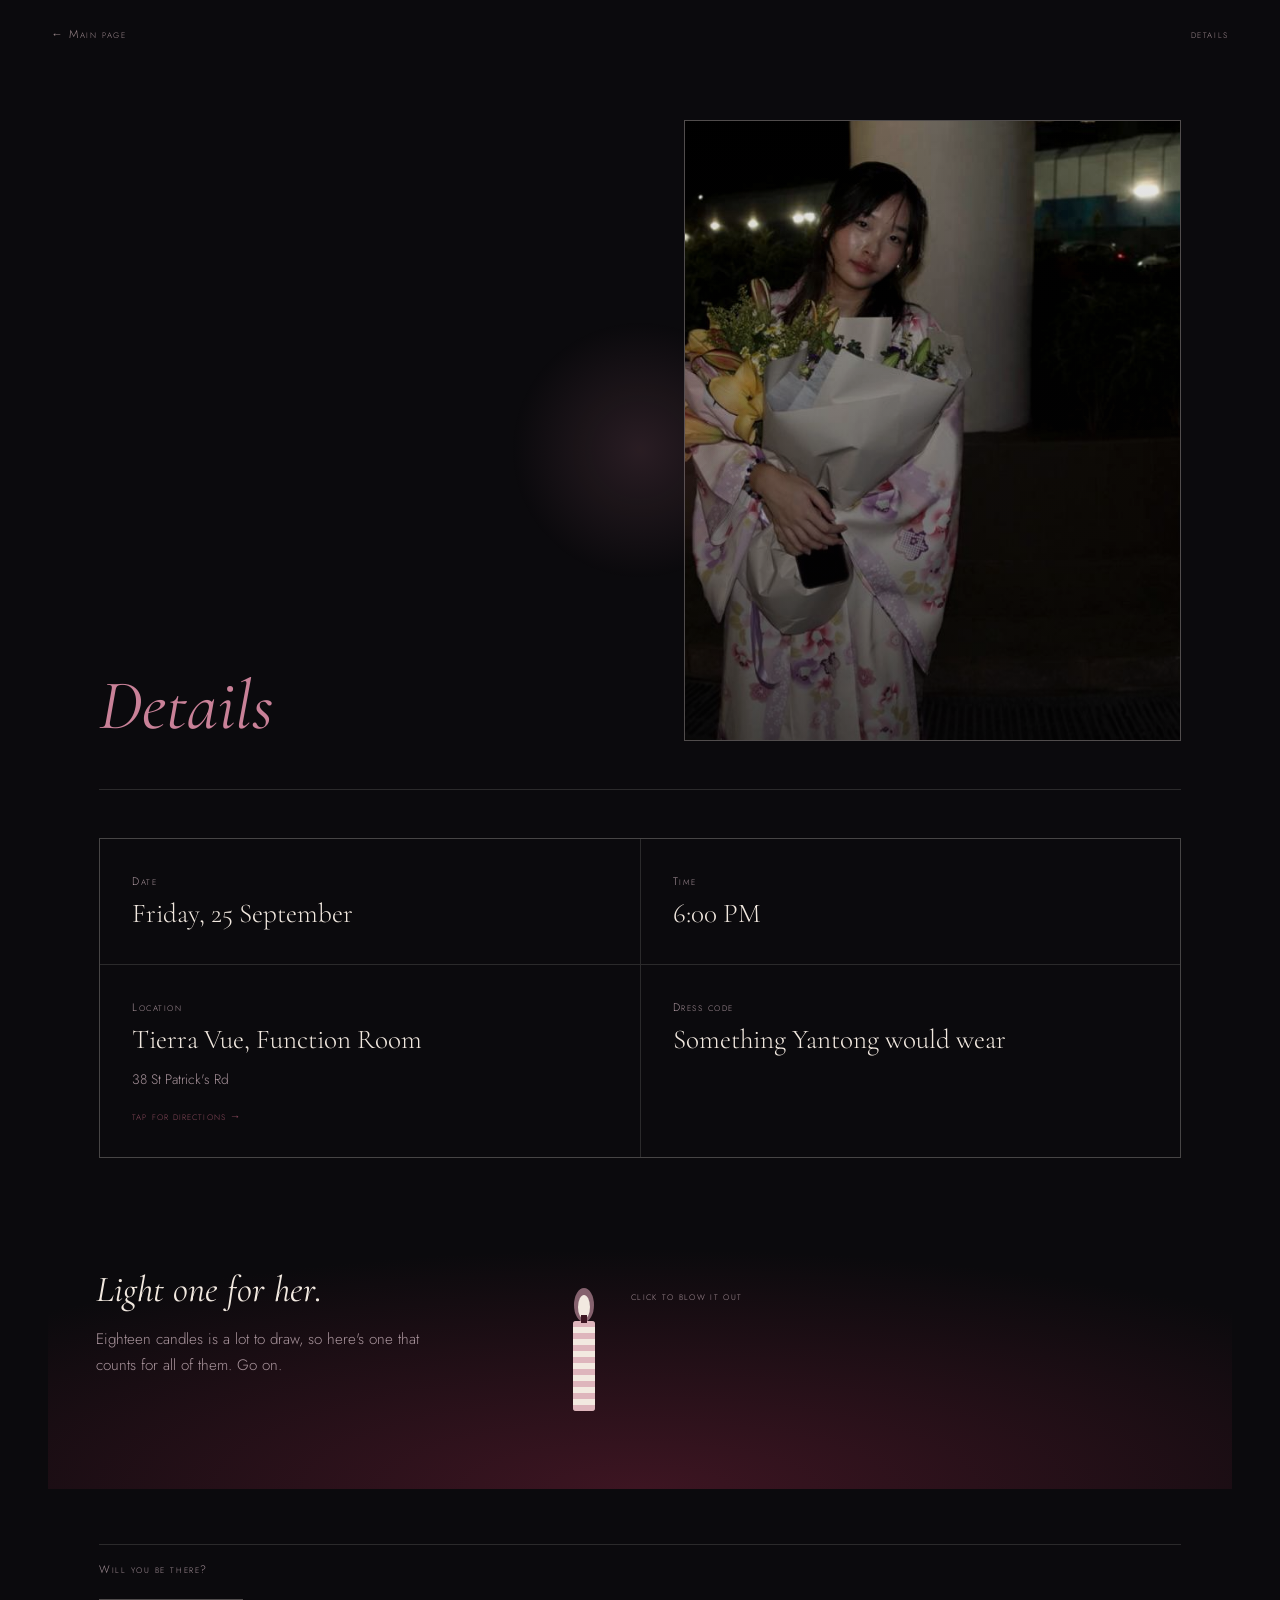
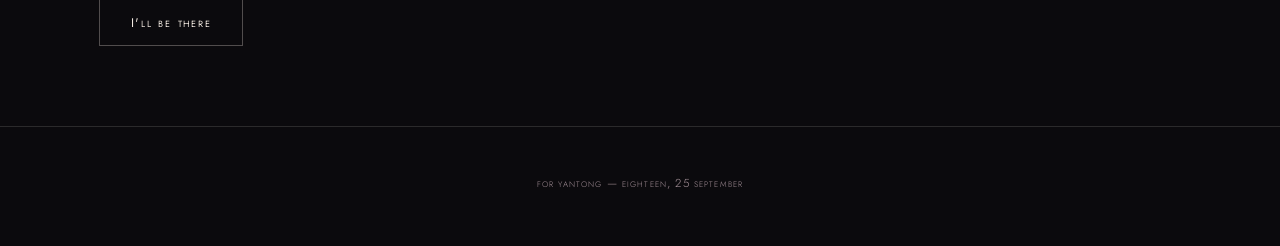
==== party.html @ ed6fa754 "Add files via upload" ====
<!DOCTYPE html>
<html lang="en">
<head>
<meta charset="UTF-8">
<meta name="viewport" content="width=device-width, initial-scale=1.0">
<title>The Dossier — Yantong's 18th</title>
<meta name="description" content="Everything you need for Yantong's 18th birthday — date, time, location and dress code.">
<link rel="preconnect" href="https://fonts.googleapis.com">
<link rel="preconnect" href="https://fonts.gstatic.com" crossorigin>
<link href="https://fonts.googleapis.com/css2?family=Cormorant+Garamond:ital,wght@0,400;0,500;1,400;1,500&family=Jost:wght@300;400;500&display=swap" rel="stylesheet">
<link rel="stylesheet" href="style.css">
</head>
<body>

<div id="petal-field" aria-hidden="true"></div>
<div id="burst-field" aria-hidden="true"></div>
<div id="cursor-glow" aria-hidden="true"></div>

<header class="chrome">
  <a href="index.html">← Main page</a>
  <span>details</span>
</header>

<main class="party">

  <div class="party-head">
    <div>
      <h1 class="party-title">Details</h1>
    </div>
    <div class="portrait-frame">
      <img src="assets/portrait.png" alt="Yantong holding a bouquet of lilies, dressed in a floral kimono at night" loading="lazy">
    </div>
  </div>

  <div class="dossier">
    <div class="file">
      <span class="file-label">Date</span>
      <span class="file-value">Friday, 25 September</span>
    </div>

    <div class="file">
      <span class="file-label">Time</span>
      <span class="file-value">6:00 PM</span>
    </div>

    <div class="file location" id="locationCard" role="button" tabindex="0" aria-pressed="false" aria-label="Flip for directions">
      <div class="flip-inner">
        <div class="flip-face front">
          <span class="file-label">Location</span>
          <span class="file-value">Tierra Vue, Function Room</span>
          <span class="file-note">38 St Patrick's Rd</span>
          <span class="flip-hint">tap for directions →</span>
        </div>
        <div class="flip-face back">
          <span class="file-label">Get there</span>
          <a class="map-link" id="mapLink" href="https://www.google.com/maps/search/?api=1&query=38+St+Patrick%27s+Rd+Tierra+Vue" target="_blank" rel="noopener">Open in Google Maps ↗</a>
          <span class="flip-hint">tap to flip back</span>
        </div>
      </div>
    </div>

    <div class="file">
      <span class="file-label">Dress code</span>
      <span class="file-value">Something Yantong would wear</span>
    </div>
  </div>

  <section class="wish">
    <div class="wish-text">
      <h2>Light one for her.</h2>
      <p>Eighteen candles is a lot to draw, so here's one that counts for all of them. Go on.</p>
      <p class="wish-note" id="wishNote">made a wish. she doesn't know it yet.</p>
    </div>

    <div class="candle-wrap">
      <button class="candle-btn" id="candleBtn" aria-label="Blow out the candle to make a wish">
        <svg viewBox="0 0 74 132" xmlns="http://www.w3.org/2000/svg">
          <g class="flame">
            <ellipse cx="37" cy="20" rx="10" ry="17" fill="#e2a9bb" opacity="0.55"/>
            <ellipse cx="37" cy="22" rx="6" ry="12" fill="#f2e9e0"/>
          </g>
          <g class="smoke">
            <path d="M37 18 C 30 6, 44 -4, 37 -14" stroke="#a9949c" stroke-width="2.5" fill="none" stroke-linecap="round"/>
          </g>
          <rect x="26" y="36" width="22" height="90" rx="3" fill="#f2e9e0"/>
          <rect x="26" y="36" width="22" height="90" rx="3" fill="url(#candleStripes)" opacity="0.5"/>
          <defs>
            <pattern id="candleStripes" width="22" height="12" patternUnits="userSpaceOnUse">
              <rect width="22" height="6" fill="#c98198"/>
            </pattern>
          </defs>
          <rect x="34" y="30" width="6" height="8" fill="#3d1522"/>
        </svg>
      </button>
      <p class="candle-caption" id="candleCaption">click to blow it out</p>
    </div>
  </section>

  <div class="rsvp">
    <span class="file-label">Will you be there?</span>
    <div class="rsvp-row">
      <button class="btn" id="rsvpYes">I'll be there</button>
      <span class="rsvp-status" id="rsvpStatus">seen — can't wait to see you there.</span>
    </div>
  </div>

</main>

<footer class="foot">for yantong — eighteen, 25 september</footer>

<script src="script.js"></script>
</body>
</html>
---- style.css ----
/* ==========================================================================
   Yantong — Eighteen
   Design tokens
   ========================================================================== */

:root {
  --ink: #0b0a0d;
  --ink-deep: #050405;
  --wine: #2a0f18;
  --wine-soft: #3d1522;
  --rose: #c98198;
  --rose-bright: #e2a9bb;
  --rose-dim: #8a4a5c;
  --cream: #f2e9e0;
  --fog: #a9949c;
  --line: rgba(242, 233, 224, 0.14);
  --line-bright: rgba(242, 233, 224, 0.3);

  --display: "Cormorant Garamond", "Times New Roman", serif;
  --body: "Jost", "Helvetica Neue", Arial, sans-serif;

  --edge: 1.5rem;
}

@media (min-width: 720px) {
  :root { --edge: 4vw; }
}

* { box-sizing: border-box; }
html { scroll-behavior: smooth; }

body {
  margin: 0;
  background: var(--ink);
  color: var(--cream);
  font-family: var(--body);
  font-weight: 300;
  -webkit-font-smoothing: antialiased;
  overflow-x: hidden;
}

a { color: inherit; text-decoration: none; }
img { display: block; max-width: 100%; }

::selection { background: var(--rose-dim); color: var(--cream); }

/* focus visibility */
a:focus-visible,
button:focus-visible {
  outline: 1px solid var(--rose-bright);
  outline-offset: 4px;
}

@media (prefers-reduced-motion: reduce) {
  *, *::before, *::after {
    animation-duration: 0.001ms !important;
    animation-iteration-count: 1 !important;
    transition-duration: 0.001ms !important;
    scroll-behavior: auto !important;
  }
}

/* ==========================================================================
   Ambient layers — petals + cursor glow (shared)
   ========================================================================== */

#petal-field {
  position: fixed;
  inset: 0;
  pointer-events: none;
  z-index: 40;
  overflow: hidden;
}

.petal {
  position: absolute;
  top: -5%;
  width: 10px;
  height: 14px;
  background: linear-gradient(160deg, var(--rose-bright), var(--rose-dim));
  border-radius: 100% 0 100% 0;
  opacity: 0;
  filter: drop-shadow(0 0 6px rgba(201, 129, 152, 0.35));
  animation: fall linear forwards;
}

@keyframes fall {
  0%   { opacity: 0; transform: translate3d(0, 0, 0) rotate(0deg); }
  6%   { opacity: 0.85; }
  92%  { opacity: 0.6; }
  100% { opacity: 0; transform: translate3d(var(--drift, 40px), 108vh, 0) rotate(320deg); }
}

#cursor-glow {
  position: fixed;
  width: 260px;
  height: 260px;
  border-radius: 50%;
  pointer-events: none;
  z-index: 5;
  background: radial-gradient(circle, rgba(201, 129, 152, 0.16) 0%, rgba(201, 129, 152, 0) 70%);
  transform: translate(-50%, -50%);
  transition: opacity 0.4s ease;
  opacity: 0;
  will-change: left, top;
}

@media (hover: hover) and (pointer: fine) {
  #cursor-glow { opacity: 1; }
}

/* ==========================================================================
   Site chrome — top nav
   ========================================================================== */

.chrome {
  position: fixed;
  top: 0;
  left: 0;
  right: 0;
  z-index: 30;
  display: flex;
  justify-content: space-between;
  align-items: center;
  padding: 1.6rem var(--edge);
  font-family: var(--body);
  font-size: 0.72rem;
  letter-spacing: 0.14em;
  font-variant: small-caps;
  color: var(--fog);
  mix-blend-mode: difference;
}

.chrome a { transition: color 0.3s ease; }
.chrome a:hover { color: var(--rose-bright); }

/* ==========================================================================
   HERO — index.html
   ========================================================================== */

.hero {
  position: relative;
  min-height: 100vh;
  min-height: 100svh;
  display: grid;
  grid-template-columns: 1fr;
  grid-template-rows: auto;
}

.hero-image {
  position: relative;
  min-height: 46vh;
  background-image:
    linear-gradient(180deg, rgba(5,4,5,0.15) 0%, rgba(5,4,5,0.55) 62%, var(--ink) 100%),
    url("assets/lily.png");
  background-size: cover;
  background-position: center 30%;
}

.hero-content {
  position: relative;
  padding: 3.5rem var(--edge) 4rem;
  display: flex;
  flex-direction: column;
  gap: 1.6rem;
}

.hero-content::before {
  content: "";
  position: absolute;
  top: 0; left: var(--edge); right: var(--edge);
  height: 1px;
  background: var(--line);
}

.eyebrow {
  font-family: var(--body);
  font-size: 0.78rem;
  letter-spacing: 0.18em;
  font-variant: small-caps;
  color: var(--rose);
  margin: 0;
  opacity: 0;
  animation: rise 0.9s 0.15s cubic-bezier(.16,.84,.44,1) forwards;
}

.hero-name {
  font-family: var(--display);
  font-weight: 400;
  font-style: italic;
  font-size: clamp(3.6rem, 15vw, 8.5rem);
  line-height: 0.92;
  margin: 0;
  color: var(--cream);
  opacity: 0;
  animation: rise 1s 0.3s cubic-bezier(.16,.84,.44,1) forwards;
}

.hero-name .num {
  display: block;
  font-style: normal;
  font-size: 0.32em;
  letter-spacing: 0.3em;
  font-variant: small-caps;
  color: var(--rose);
  margin-top: 0.6rem;
}

.hero-line {
  max-width: 34ch;
  font-family: var(--display);
  font-style: italic;
  font-size: clamp(1.05rem, 2.4vw, 1.35rem);
  line-height: 1.55;
  color: var(--fog);
  margin: 0;
  opacity: 0;
  animation: rise 1s 0.5s cubic-bezier(.16,.84,.44,1) forwards;
}

@keyframes rise {
  from { opacity: 0; transform: translateY(18px); }
  to   { opacity: 1; transform: translateY(0); }
}

.hero-meta {
  display: flex;
  flex-wrap: wrap;
  gap: 2.4rem;
  margin-top: 0.6rem;
  opacity: 0;
  animation: rise 1s 0.7s cubic-bezier(.16,.84,.44,1) forwards;
}

.hero-meta div { display: flex; flex-direction: column; gap: 0.3rem; }

.hero-meta .label {
  font-size: 0.68rem;
  letter-spacing: 0.14em;
  font-variant: small-caps;
  color: var(--fog);
}

.hero-meta .value {
  font-family: var(--display);
  font-size: 1.2rem;
  color: var(--cream);
}

.hero-actions {
  display: flex;
  flex-wrap: wrap;
  align-items: center;
  gap: 1.4rem;
  margin-top: 1rem;
  opacity: 0;
  animation: rise 1s 0.9s cubic-bezier(.16,.84,.44,1) forwards;
}

.btn {
  position: relative;
  display: inline-flex;
  align-items: center;
  gap: 0.6rem;
  padding: 0.85rem 1.9rem;
  border: 1px solid var(--line-bright);
  color: var(--cream);
  font-family: var(--body);
  font-size: 0.78rem;
  letter-spacing: 0.14em;
  font-variant: small-caps;
  background: transparent;
  cursor: pointer;
  overflow: hidden;
  transition: color 0.4s ease, border-color 0.4s ease;
  touch-action: manipulation;
}

.btn::before {
  content: "";
  position: absolute;
  inset: 0;
  background: var(--rose-dim);
  transform: translateX(-101%);
  transition: transform 0.45s cubic-bezier(.65,0,.35,1);
  z-index: -1;
}

.btn:hover, .btn:focus-visible {
  border-color: var(--rose-bright);
}
.btn:hover::before, .btn:focus-visible::before { transform: translateX(0); }

.countdown-strip {
  display: flex;
  gap: 1.8rem;
}

.countdown-strip .unit { text-align: left; }

.countdown-strip .num {
  font-family: var(--display);
  font-size: clamp(1.6rem, 4vw, 2.2rem);
  color: var(--rose-bright);
  line-height: 1;
  font-variant-numeric: tabular-nums;
}

.countdown-strip .unit-label {
  display: block;
  margin-top: 0.35rem;
  font-size: 0.62rem;
  letter-spacing: 0.14em;
  font-variant: small-caps;
  color: var(--fog);
}

.hero-quote {
  padding: 3.4rem var(--edge) 3rem;
  display: flex;
  flex-direction: column;
  align-items: center;
  gap: 1rem;
  text-align: center;
}

.hero-quote p {
  max-width: 30ch;
  font-family: var(--display);
  font-style: italic;
  font-size: clamp(1rem, 2.2vw, 1.15rem);
  line-height: 1.7;
  color: var(--fog);
}

.mark {
  color: var(--rose-dim);
  font-size: 1.4rem;
}

/* ==========================================================================
   PARTY / DOSSIER — party.html
   ========================================================================== */

.party {
  padding: 7.5rem var(--edge) 5rem;
  max-width: 74rem;
  margin: 0 auto;
}

.party-head {
  display: grid;
  grid-template-columns: 1fr;
  gap: 2.4rem;
  padding-bottom: 3rem;
  border-bottom: 1px solid var(--line);
  margin-bottom: 3rem;
}

@media (min-width: 860px) {
  .party-head { grid-template-columns: 1.1fr 1fr; align-items: end; }
}

.party-eyebrow {
  font-size: 0.78rem;
  letter-spacing: 0.18em;
  font-variant: small-caps;
  color: var(--rose);
  margin: 0 0 0.9rem;
}

.party-title {
  font-family: var(--display);
  color:  var(--rose);
  font-style: italic;
  font-weight: 400;
  font-size: clamp(2.6rem, 7vw, 4.4rem);
  line-height: 1;
  margin: 0;
}

.party-sub {
  margin-top: 1.1rem;
  max-width: 42ch;
  color: var(--fog);
  font-size: 0.98rem;
  line-height: 1.75;
}

.portrait-frame {
  position: relative;
  aspect-ratio: 4 / 5;
  overflow: hidden;
  border: 1px solid var(--line-bright);
}

.portrait-frame img {
  width: 100%;
  height: 100%;
  object-fit: cover;
  object-position: 50% 20%;
  filter: grayscale(0.15) contrast(1.05);
  transition: transform 1.4s cubic-bezier(.16,.84,.44,1), filter 1.4s ease;
}

.portrait-frame:hover img {
  transform: scale(1.04);
  filter: grayscale(0) contrast(1.05);
}

.portrait-frame::after {
  content: "";
  position: absolute;
  inset: 0;
  background: linear-gradient(180deg, rgba(5,4,5,0.05), rgba(5,4,5,0.55));
  pointer-events: none;
}

.portrait-tag {
  position: absolute;
  left: 1rem;
  bottom: 1rem;
  z-index: 2;
  font-size: 0.68rem;
  letter-spacing: 0.12em;
  font-variant: small-caps;
  color: var(--cream);
}

/* dossier grid */

.dossier {
  display: grid;
  grid-template-columns: 1fr;
  gap: 1px;
  background: var(--line);
  border: 1px solid var(--line);
  margin-bottom: 3.4rem;
}

@media (min-width: 720px) {
  .dossier { grid-template-columns: repeat(2, 1fr); }
}

.file {
  background: var(--ink);
  padding: 2.1rem 2rem;
  display: flex;
  flex-direction: column;
  gap: 0.5rem;
  transition: background 0.4s ease;
}

.file:hover { background: #100d10; }

.file-label {
  font-size: 0.68rem;
  letter-spacing: 0.14em;
  font-variant: small-caps;
  color: var(--fog);
}

.file-value {
  font-family: var(--display);
  font-size: 1.7rem;
  line-height: 1.25;
}

.file-note {
  font-size: 0.86rem;
  color: var(--fog);
  line-height: 1.6;
  margin-top: 0.2rem;
}

/* location card — flip */

.file.location { cursor: pointer; perspective: 1400px; touch-action: manipulation; }
.flip-inner {
  position: relative;
  min-height: 6.4rem;
  transform-style: preserve-3d;
  transition: transform 0.7s cubic-bezier(.65,0,.35,1);
  width: 100%;
}
.file.is-flipped .flip-inner { transform: rotateY(180deg); }

.flip-face {
  backface-visibility: hidden;
  display: flex;
  flex-direction: column;
  gap: 0.5rem;
}
.flip-face.back {
  position: absolute;
  inset: 0;
  transform: rotateY(180deg);
  justify-content: center;
}

.flip-hint {
  margin-top: 0.6rem;
  font-size: 0.68rem;
  letter-spacing: 0.1em;
  font-variant: small-caps;
  color: var(--rose-dim);
}

.map-link {
  display: inline-flex;
  align-items: center;
  gap: 0.5rem;
  color: var(--rose-bright);
  font-size: 0.85rem;
  border-bottom: 1px solid var(--rose-dim);
  width: fit-content;
  padding-bottom: 2px;
}

/* candle / wish moment */

.wish {
  display: grid;
  grid-template-columns: 1fr;
  gap: 2.4rem;
  align-items: center;
  padding: 3rem var(--edge);
  margin: 0 calc(var(--edge) * -1) 3.4rem;
  background: radial-gradient(120% 140% at 50% 100%, var(--wine-soft) 0%, var(--ink) 62%);
  text-align: center;
}

@media (min-width: 720px) {
  .wish { grid-template-columns: 1fr auto 1fr; text-align: left; padding: 3.4rem 3rem; }
}

.wish-text h2 {
  font-family: var(--display);
  font-style: italic;
  font-weight: 400;
  font-size: clamp(1.7rem, 3.6vw, 2.3rem);
  margin: 0 0 0.7rem;
}

.wish-text p {
  color: var(--fog);
  max-width: 36ch;
  line-height: 1.7;
  font-size: 0.95rem;
}

.wish-note {
  min-height: 1.4rem;
  margin-top: 0.9rem;
  font-family: var(--display);
  font-style: italic;
  color: var(--rose-bright);
  opacity: 0;
  transform: translateY(6px);
  transition: opacity 0.7s ease, transform 0.7s ease;
}
.wish-note.show { opacity: 1; transform: translateY(0); }

.candle-wrap {
  display: flex;
  justify-content: center;
}

.candle-btn {
  background: none;
  border: none;
  cursor: pointer;
  padding: 0.6rem;
  touch-action: manipulation;
}

.candle-btn svg { display: block; width: 74px; height: 132px; }

.flame {
  transform-origin: 50% 100%;
  animation: flicker 2.4s ease-in-out infinite;
}

@keyframes flicker {
  0%, 100% { transform: scaleY(1) scaleX(1) rotate(0deg); }
  25%      { transform: scaleY(1.06) scaleX(0.94) rotate(-2deg); }
  50%      { transform: scaleY(0.96) scaleX(1.04) rotate(1deg); }
  75%      { transform: scaleY(1.03) scaleX(0.97) rotate(2deg); }
}

.candle-btn.blown .flame { opacity: 0; }
.candle-btn.blown .smoke { opacity: 1; }

.smoke {
  opacity: 0;
  transition: opacity 0.3s ease;
  animation: smoke-rise 2.4s ease-out infinite;
}

@keyframes smoke-rise {
  0%   { transform: translateY(0) scale(1); opacity: 0.5; }
  100% { transform: translateY(-26px) scale(1.6); opacity: 0; }
}

.candle-caption {
  margin-top: 0.8rem;
  font-size: 0.68rem;
  letter-spacing: 0.12em;
  font-variant: small-caps;
  color: var(--fog);
  text-align: center;
}

/* RSVP */

.rsvp {
  display: flex;
  flex-direction: column;
  gap: 1.4rem;
  align-items: flex-start;
  padding-top: 1rem;
  border-top: 1px solid var(--line);
}

.rsvp-row {
  display: flex;
  flex-wrap: wrap;
  gap: 1rem;
  align-items: center;
}

.rsvp-status {
  font-size: 0.85rem;
  color: var(--rose-bright);
  font-family: var(--display);
  font-style: italic;
  font-size: 1.1rem;
  opacity: 0;
  transform: translateY(4px);
  transition: opacity 0.5s ease, transform 0.5s ease;
}
.rsvp-status.show { opacity: 1; transform: translateY(0); }

/* footer */

.foot {
  padding: 3rem var(--edge) 3.4rem;
  text-align: center;
  font-size: 0.72rem;
  letter-spacing: 0.1em;
  font-variant: small-caps;
  color: var(--fog);
  border-top: 1px solid var(--line);
}

/* confetti petals burst */
#burst-field {
  position: fixed;
  inset: 0;
  pointer-events: none;
  z-index: 60;
}

/* ==========================================================================
   MOBILE — phones (<=640px)
   Most guests open this on a phone, so this is the primary experience,
   not an afterthought. Hero becomes a single full-screen frame with the
   name anchored to the bottom of the photo; everything below gets tighter
   spacing and full-width tap targets.
   ========================================================================== */

@media (max-width: 640px) {

  .chrome {
    padding: 1.1rem 1.25rem;
    padding-top: max(1.1rem, env(safe-area-inset-top));
    font-size: 0.66rem;
  }

  /* ---- hero: full-bleed photo, text pinned to the bottom ---- */
  .hero {
    display: block;
    position: relative;
    min-height: 100svh;
  }

  .hero-image {
    position: absolute;
    inset: 0;
    min-height: 100svh;
    background-position: center 32%;
    background-image:
      linear-gradient(180deg, rgba(5,4,5,0.25) 0%, rgba(5,4,5,0.35) 40%, var(--ink) 92%),
      url("assets/lily.png");
  }

  .hero-content {
    position: relative;
    z-index: 2;
    min-height: 100svh;
    display: flex;
    flex-direction: column;
    justify-content: flex-end;
    gap: 1.1rem;
    padding: 1.75rem 1.25rem 2.25rem;
    padding-bottom: max(2.25rem, calc(env(safe-area-inset-bottom) + 1.5rem));
  }

  .hero-content::before { display: none; }

  .hero-name { font-size: 16vw; }
  .hero-name .num { font-size: 0.3em; letter-spacing: 0.22em; }

  .hero-line { max-width: 30ch; font-size: 1rem; }

  .hero-meta {
    display: grid;
    grid-template-columns: repeat(3, 1fr);
    gap: 1rem;
    margin-top: 0.2rem;
  }
  .hero-meta .value { font-size: 1.05rem; }

  .hero-actions {
    flex-direction: column;
    align-items: stretch;
    gap: 1.1rem;
    margin-top: 0.4rem;
  }
  .hero-actions .btn {
    justify-content: center;
    width: 100%;
    padding: 1rem 1.4rem;
  }

  .countdown-strip { justify-content: space-between; }
  .countdown-strip .unit { text-align: center; }
  
  /* ---- dossier page ---- */
  .party { padding: 5.5rem 1.25rem 3.5rem; }

  .party-head { gap: 1.6rem; padding-bottom: 2rem; margin-bottom: 2rem; }
  .party-title { font-size: 12vw; }
  .party-sub { font-size: 0.92rem; }

  .portrait-frame { order: -1; aspect-ratio: 16 / 11; }

  .dossier { margin-bottom: 2.4rem; }
  .file { padding: 1.5rem 1.25rem; }
  .file-value { font-size: 1.35rem; }

  .wish {
    grid-template-columns: 1fr;
    margin: 0 -1.25rem 2.4rem;
    padding: 2.4rem 1.5rem;
    text-align: center;
  }
  .wish-text p { max-width: none; margin-left: auto; margin-right: auto; }
  .candle-wrap { order: -1; }
  .candle-btn { padding: 1rem; }

  .rsvp-row { flex-direction: column; align-items: stretch; gap: 0.9rem; }
  .rsvp-row .btn { width: 100%; justify-content: center; padding: 1rem 1.4rem; }
  .rsvp-status { text-align: center; }

  .foot { padding: 2.2rem 1.25rem calc(2.2rem + env(safe-area-inset-bottom)); }
}

/* Slightly larger phones / small tablets in between */
@media (min-width: 641px) and (max-width: 860px) {
  .hero-meta { gap: 1.8rem; }
  .dossier { grid-template-columns: 1fr; }
}
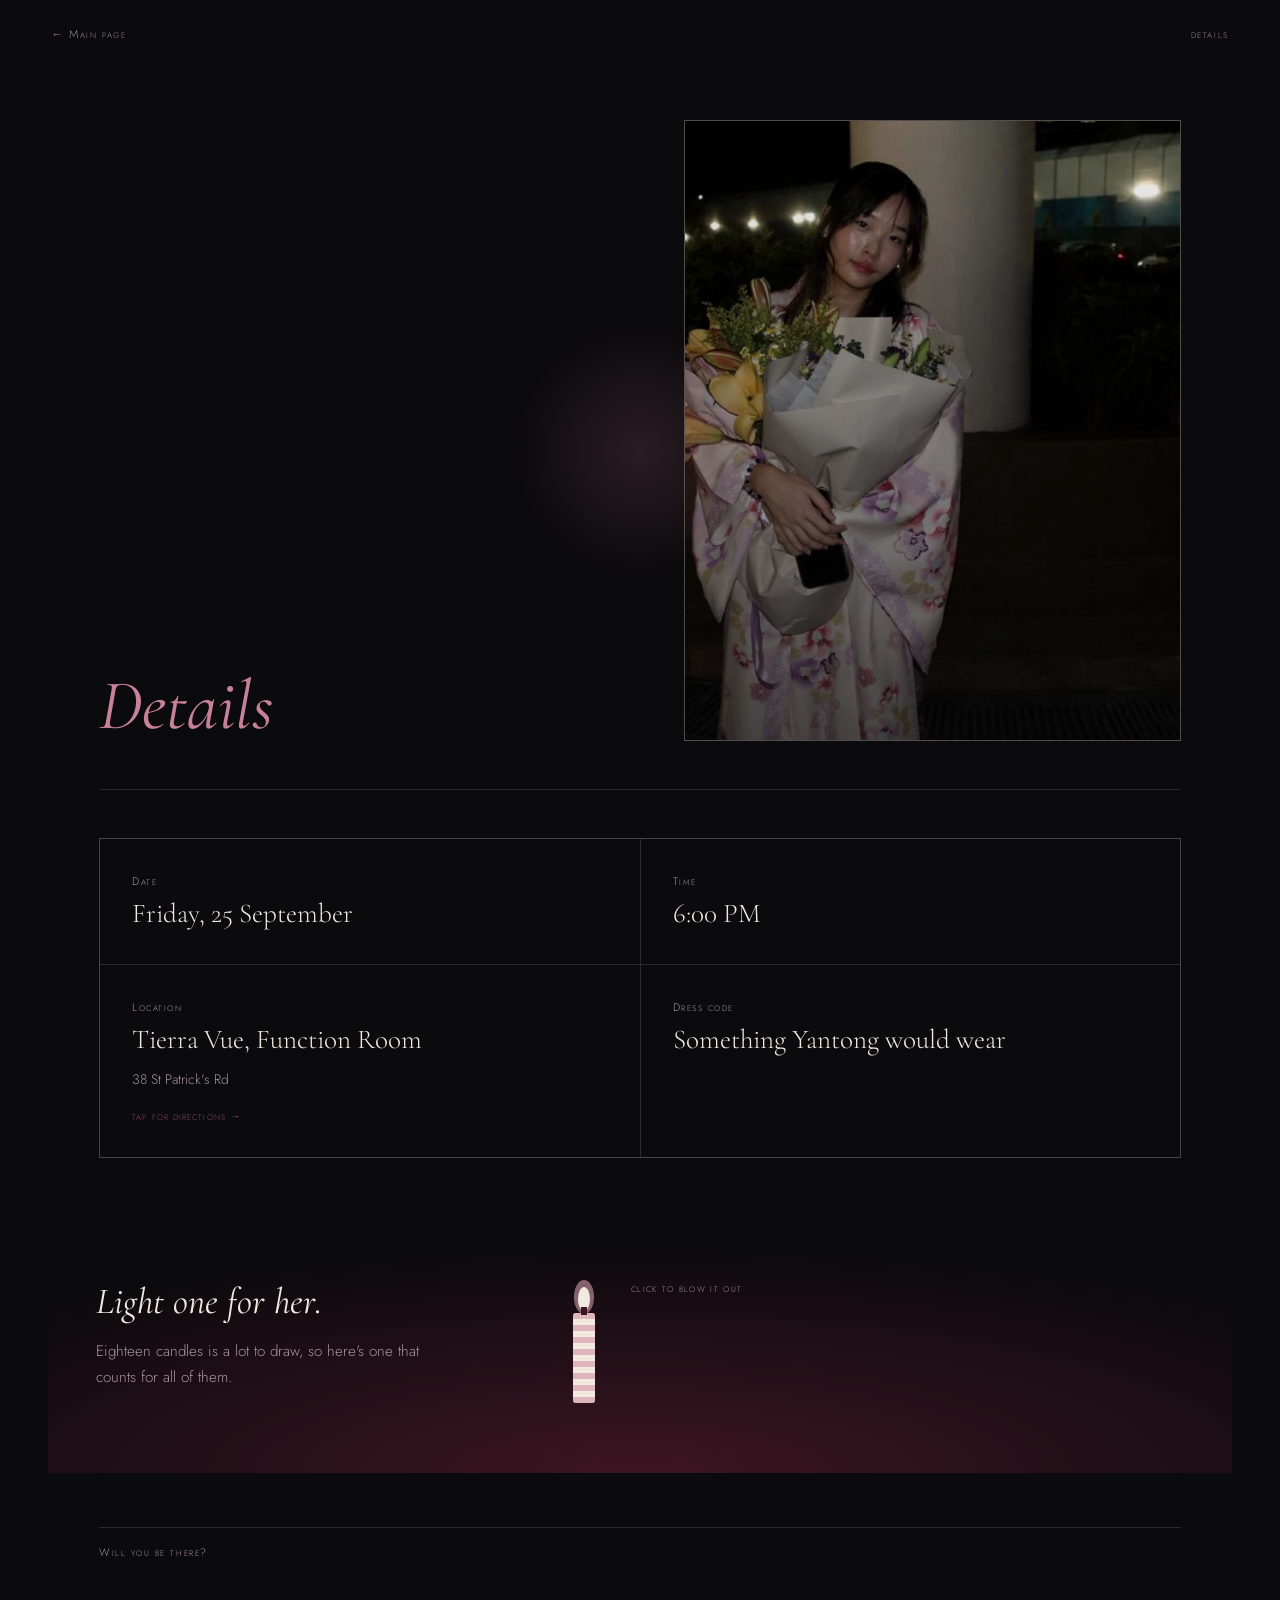
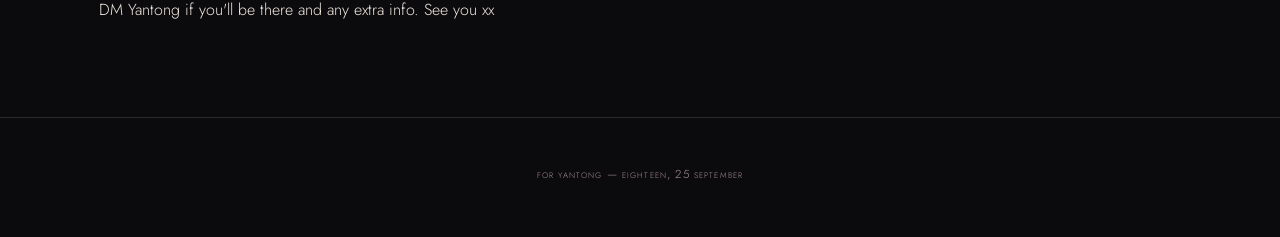
==== commit ad8d6aa0: "Update party.html" ====
--- a/party.html
+++ b/party.html
@@ -68,8 +68,7 @@
   <section class="wish">
     <div class="wish-text">
       <h2>Light one for her.</h2>
-      <p>Eighteen candles is a lot to draw, so here's one that counts for all of them. Go on.</p>
-      <p class="wish-note" id="wishNote">made a wish. she doesn't know it yet.</p>
+      <p>Eighteen candles is a lot to draw, so here's one that counts for all of them.</p>
     </div>
 
     <div class="candle-wrap">
@@ -98,10 +97,7 @@
 
   <div class="rsvp">
     <span class="file-label">Will you be there?</span>
-    <div class="rsvp-row">
-      <button class="btn" id="rsvpYes">I'll be there</button>
-      <span class="rsvp-status" id="rsvpStatus">seen — can't wait to see you there.</span>
-    </div>
+    <p class="rsvp-note">DM Yantong if you'll be there and any extra info. See you xx</p>
   </div>
 
 </main>
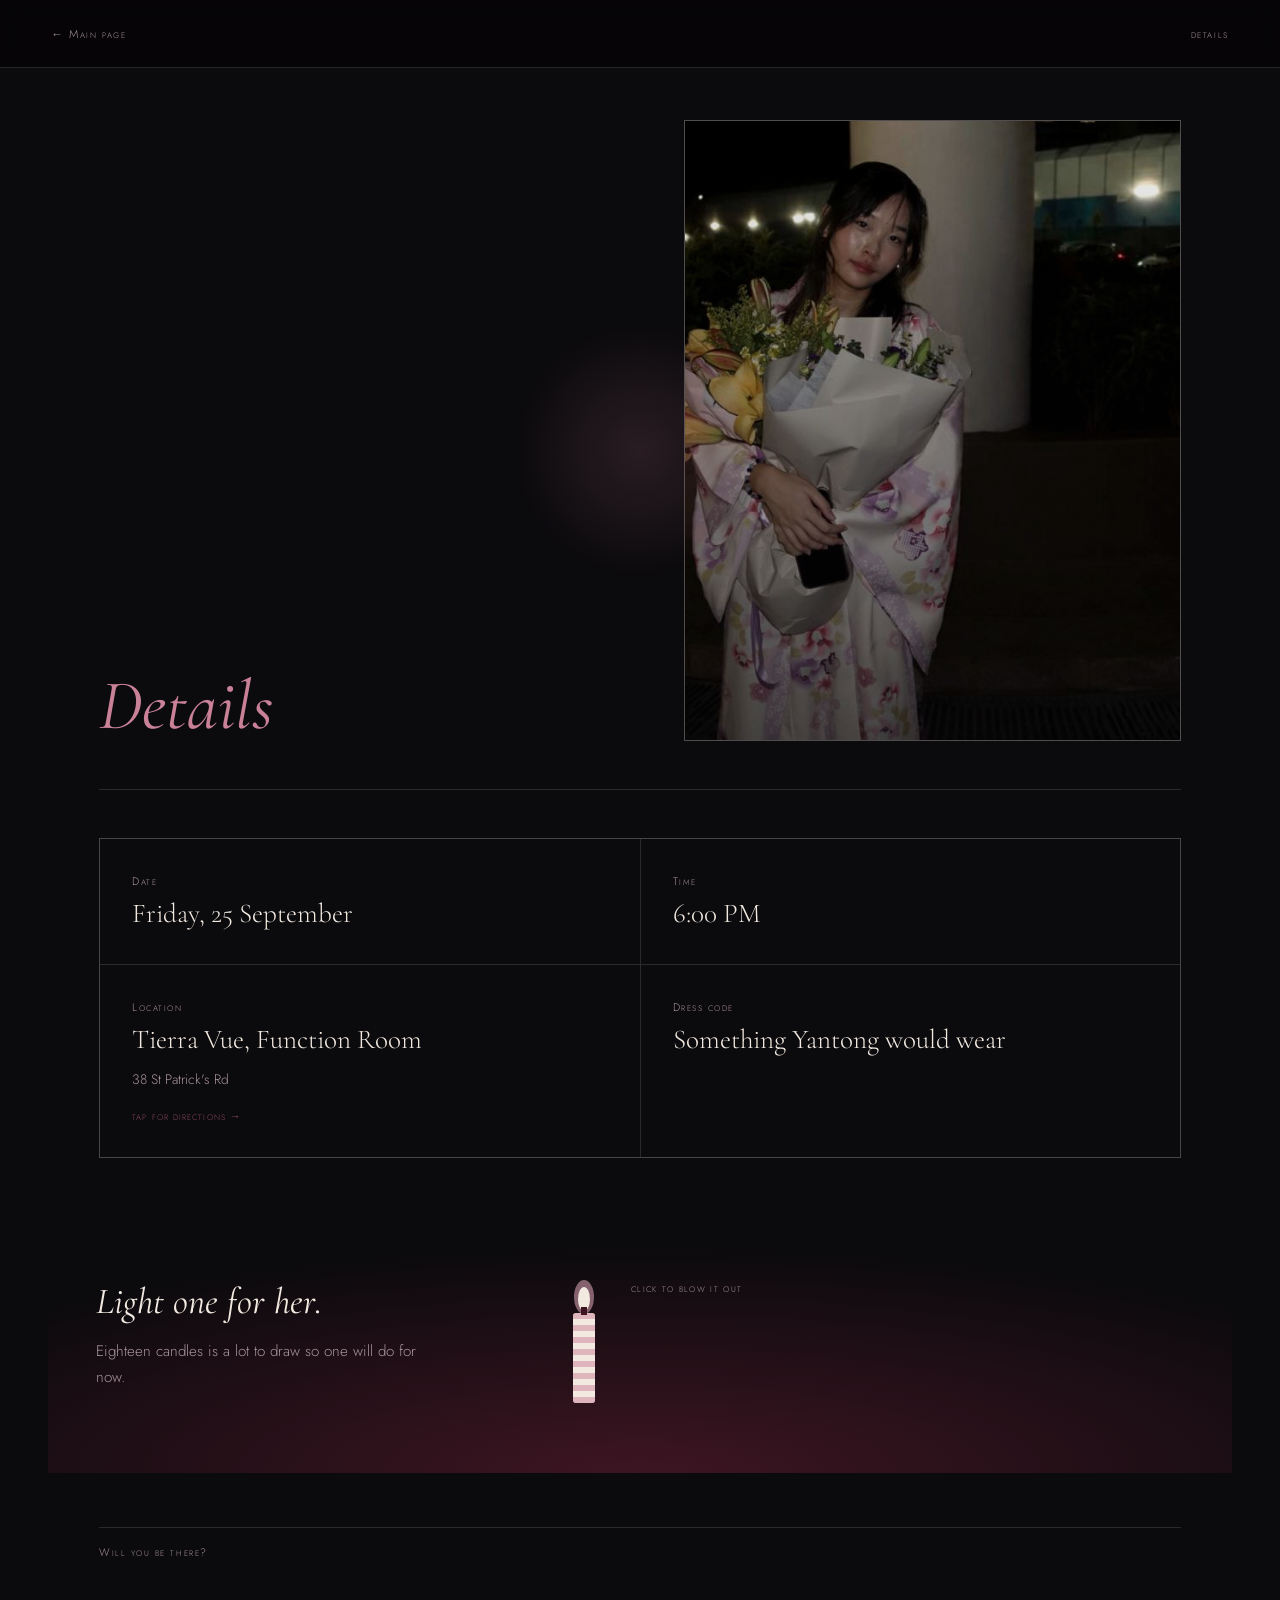
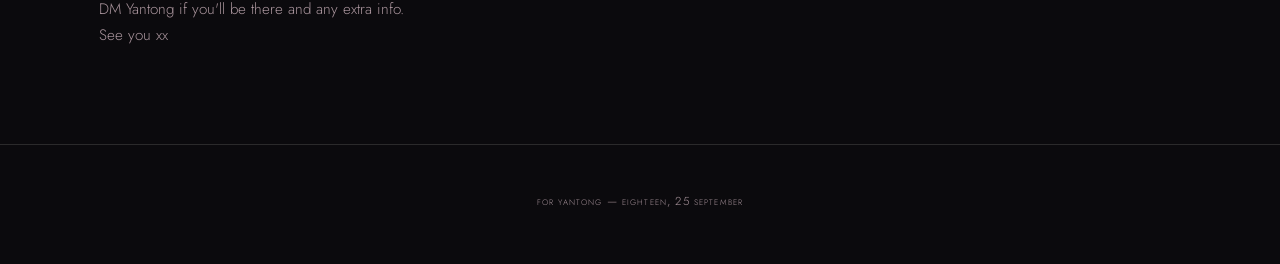
==== commit ee044992: "Update party.html" ====
--- a/party.html
+++ b/party.html
@@ -68,7 +68,7 @@
   <section class="wish">
     <div class="wish-text">
       <h2>Light one for her.</h2>
-      <p>Eighteen candles is a lot to draw, so here's one that counts for all of them.</p>
+      <p>Eighteen candles is a lot to draw so one will do for now. </p>
     </div>
 
     <div class="candle-wrap">
--- a/style.css
+++ b/style.css
@@ -128,7 +128,10 @@
   letter-spacing: 0.14em;
   font-variant: small-caps;
   color: var(--fog);
-  mix-blend-mode: difference;
+  background: rgba(5, 4, 5, 0.72);
+  backdrop-filter: blur(10px);
+  -webkit-backdrop-filter: blur(10px);
+  border-bottom: 1px solid var(--line);
 }
 
 .chrome a { transition: color 0.3s ease; }
@@ -549,16 +552,6 @@
   font-size: 0.95rem;
 }
 
-.wish-note {
-  min-height: 1.4rem;
-  margin-top: 0.9rem;
-  font-family: var(--display);
-  font-style: italic;
-  color: var(--rose-bright);
-  opacity: 0;
-  transform: translateY(6px);
-  transition: opacity 0.7s ease, transform 0.7s ease;
-}
 .wish-note.show { opacity: 1; transform: translateY(0); }
 
 .candle-wrap {
@@ -629,17 +622,12 @@
   align-items: center;
 }
 
-.rsvp-status {
-  font-size: 0.85rem;
-  color: var(--rose-bright);
-  font-family: var(--display);
-  font-style: italic;
-  font-size: 1.1rem;
-  opacity: 0;
-  transform: translateY(4px);
-  transition: opacity 0.5s ease, transform 0.5s ease;
-}
-.rsvp-status.show { opacity: 1; transform: translateY(0); }
+.rsvp-note {
+  max-width: 34ch;
+  color: var(--fog);
+  font-size: 0.95rem;
+  line-height: 1.7;
+}
 
 /* footer */
 
@@ -677,36 +665,37 @@
     font-size: 0.66rem;
   }
 
-  /* ---- hero: full-bleed photo, text pinned to the bottom ---- */
+  /* ---- hero: photo up top, content flows normally below it ---- */
   .hero {
     display: block;
     position: relative;
-    min-height: 100svh;
+    min-height: 0;
   }
 
   .hero-image {
-    position: absolute;
-    inset: 0;
-    min-height: 100svh;
+    position: relative;
+    min-height: 62vh;
     background-position: center 32%;
     background-image:
-      linear-gradient(180deg, rgba(5,4,5,0.25) 0%, rgba(5,4,5,0.35) 40%, var(--ink) 92%),
+      linear-gradient(180deg, rgba(5,4,5,0.1) 0%, rgba(5,4,5,0.4) 68%, var(--ink) 100%),
       url("assets/lily.png");
   }
 
   .hero-content {
     position: relative;
     z-index: 2;
-    min-height: 100svh;
+    min-height: 0;
     display: flex;
     flex-direction: column;
-    justify-content: flex-end;
     gap: 1.1rem;
-    padding: 1.75rem 1.25rem 2.25rem;
+    padding: 2rem 1.25rem 2.25rem;
     padding-bottom: max(2.25rem, calc(env(safe-area-inset-bottom) + 1.5rem));
   }
 
-  .hero-content::before { display: none; }
+  .hero-content::before {
+    left: 1.25rem;
+    right: 1.25rem;
+  }
 
   .hero-name { font-size: 16vw; }
   .hero-name .num { font-size: 0.3em; letter-spacing: 0.22em; }
@@ -760,8 +749,6 @@
   .candle-btn { padding: 1rem; }
 
   .rsvp-row { flex-direction: column; align-items: stretch; gap: 0.9rem; }
-  .rsvp-row .btn { width: 100%; justify-content: center; padding: 1rem 1.4rem; }
-  .rsvp-status { text-align: center; }
 
   .foot { padding: 2.2rem 1.25rem calc(2.2rem + env(safe-area-inset-bottom)); }
 }
@@ -770,4 +757,4 @@
 @media (min-width: 641px) and (max-width: 860px) {
   .hero-meta { gap: 1.8rem; }
   .dossier { grid-template-columns: 1fr; }
-}+}
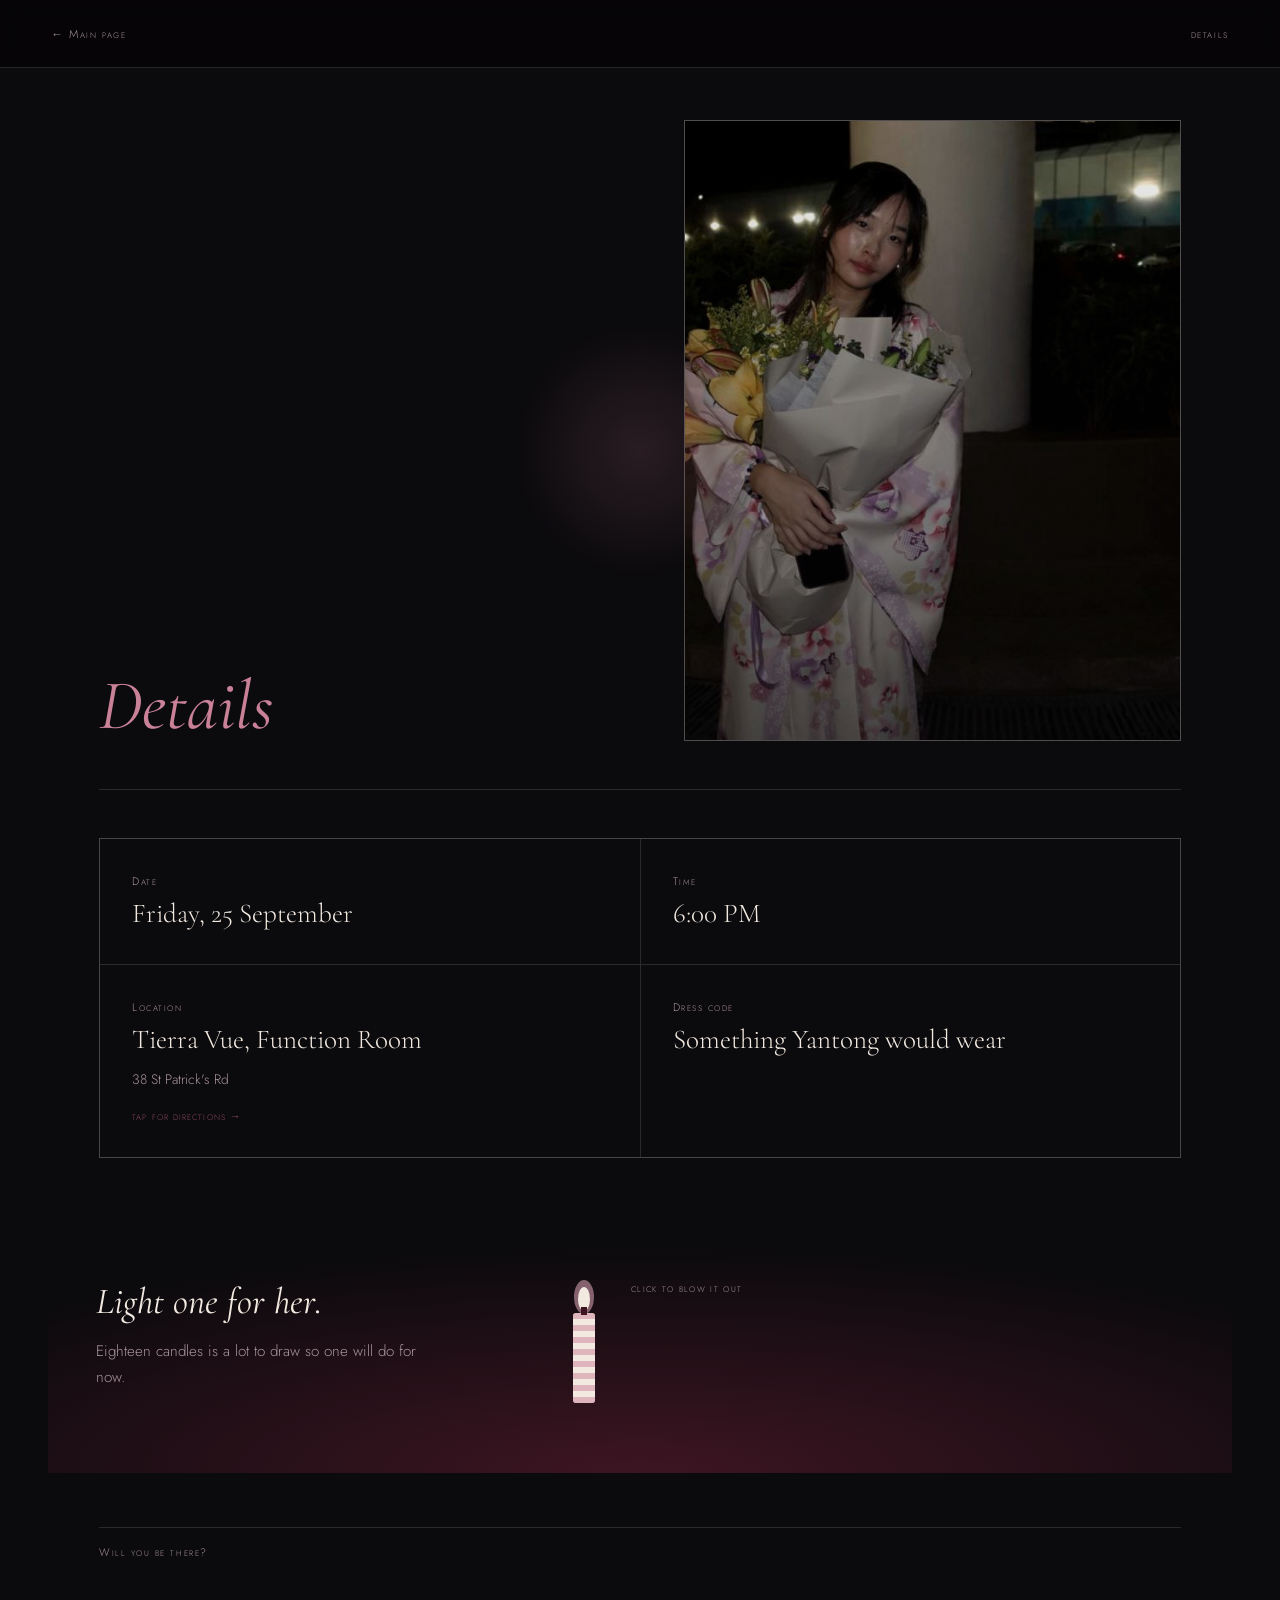
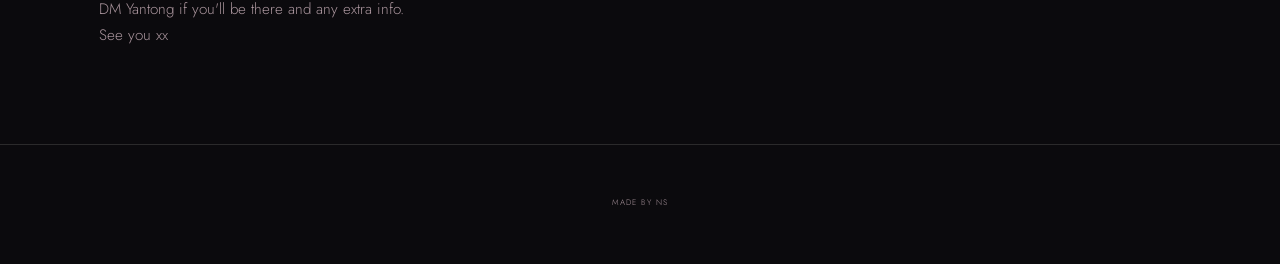
==== commit ca6d6934: "Update party.html" ====
--- a/party.html
+++ b/party.html
@@ -102,7 +102,7 @@
 
 </main>
 
-<footer class="foot">for yantong — eighteen, 25 september</footer>
+<footer class="foot">made by ns</footer>
 
 <script src="script.js"></script>
 </body>
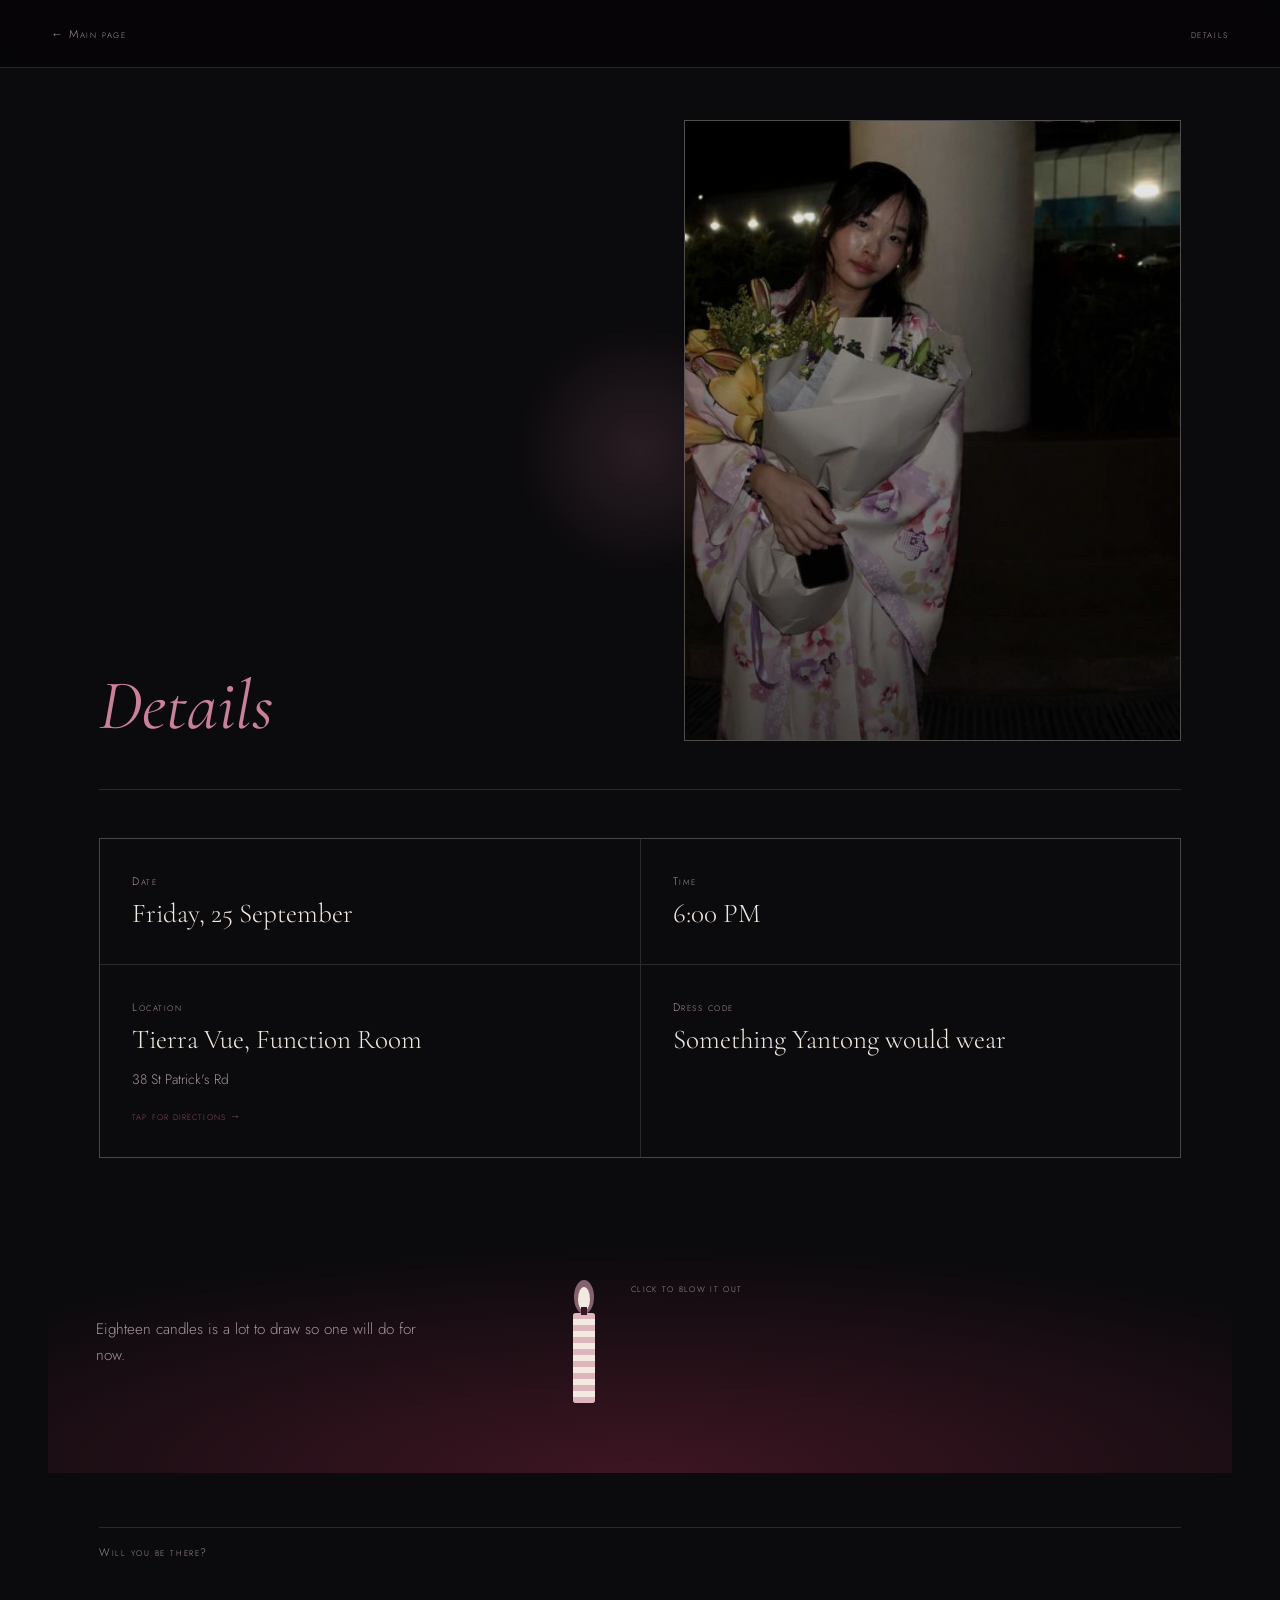
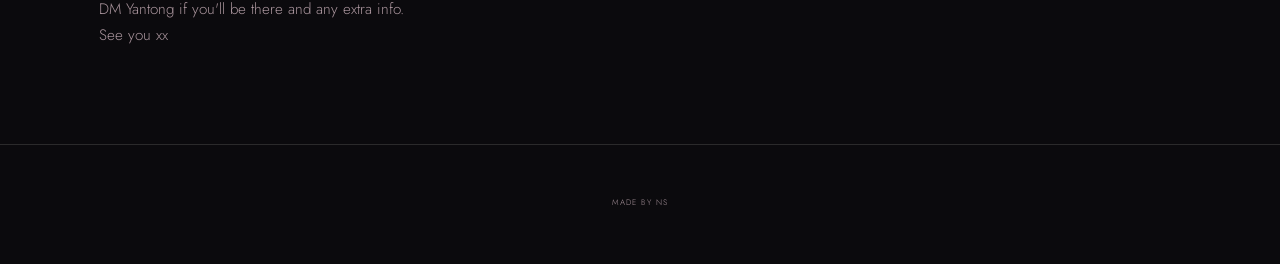
==== commit c55b9860: "Update party.html" ====
--- a/party.html
+++ b/party.html
@@ -67,7 +67,6 @@
 
   <section class="wish">
     <div class="wish-text">
-      <h2>Light one for her.</h2>
       <p>Eighteen candles is a lot to draw so one will do for now. </p>
     </div>
 
